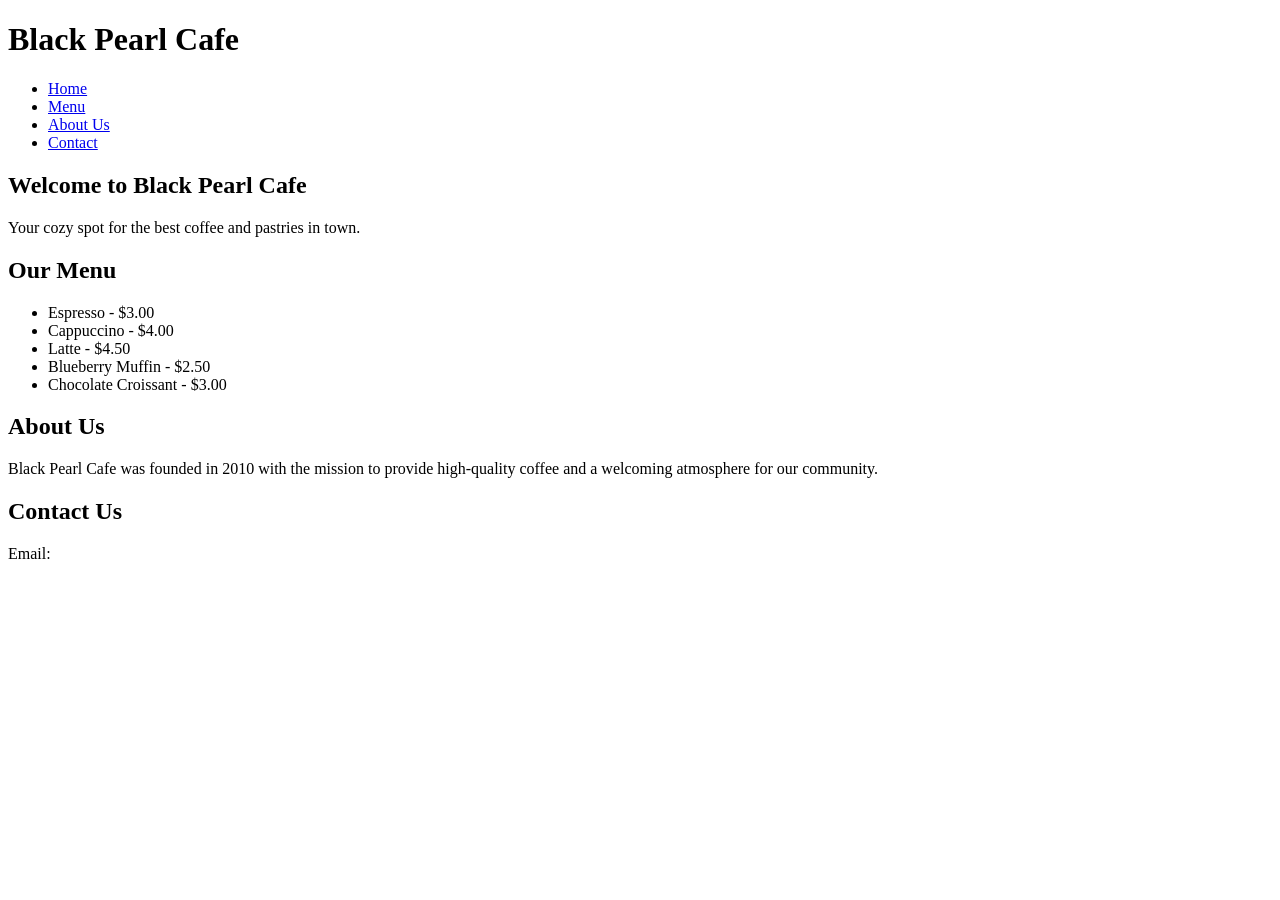
==== index.html @ ac6415f6 "my first commit" ====
<!DOCTYPE html>
<html lang="en">
    <head>
        <meta charset="UTF-8">
        <meta name="viewport" content="width=device-width, initial-scale=1.0">
        <title>Black Pearl Cafe</title>
        <link rel="stylesheet" href="style.css">
    </head>
    
    <body>
        <header>
            <h1>Black Pearl Cafe</h1>
            <nav>
                <ul>
                    <li><a href="#home">Home</a></li>
                    <li><a href="#menu">Menu</a></li>
                    <li><a href="#about">About Us</a></li>
                    <li><a href="#contact">Contact</a></li>
                </ul>
            </nav>
        </header>

        <section id="home">
            <h2>Welcome to Black Pearl Cafe</h2>
            <p>Your cozy spot for the best coffee and pastries in town.</p>
        </section>

        <section id="menu">
            <h2>Our Menu</h2>
            <ul>
                <li>Espresso - $3.00</li>
                <li>Cappuccino - $4.00</li>
                <li>Latte - $4.50</li>
                <li>Blueberry Muffin - $2.50</li>
                <li>Chocolate Croissant - $3.00</li>
            </ul>
        </section>

        <section id="about">
            <h2>About Us</h2>
            <p>Black Pearl Cafe was founded in 2010 with the mission to provide high-quality coffee and a welcoming atmosphere for our community.</p>
        </section>

        <section id="contact">
            <h2>Contact Us</h2>
            <p>Email:
        
</html>
---- style.css ----
.error{
    color: red;
    font-size: 14px;
}
#form{
    display: flex;
    flex-direction: column;
    gap: 15px;
    background-color: #92909eb5;
}
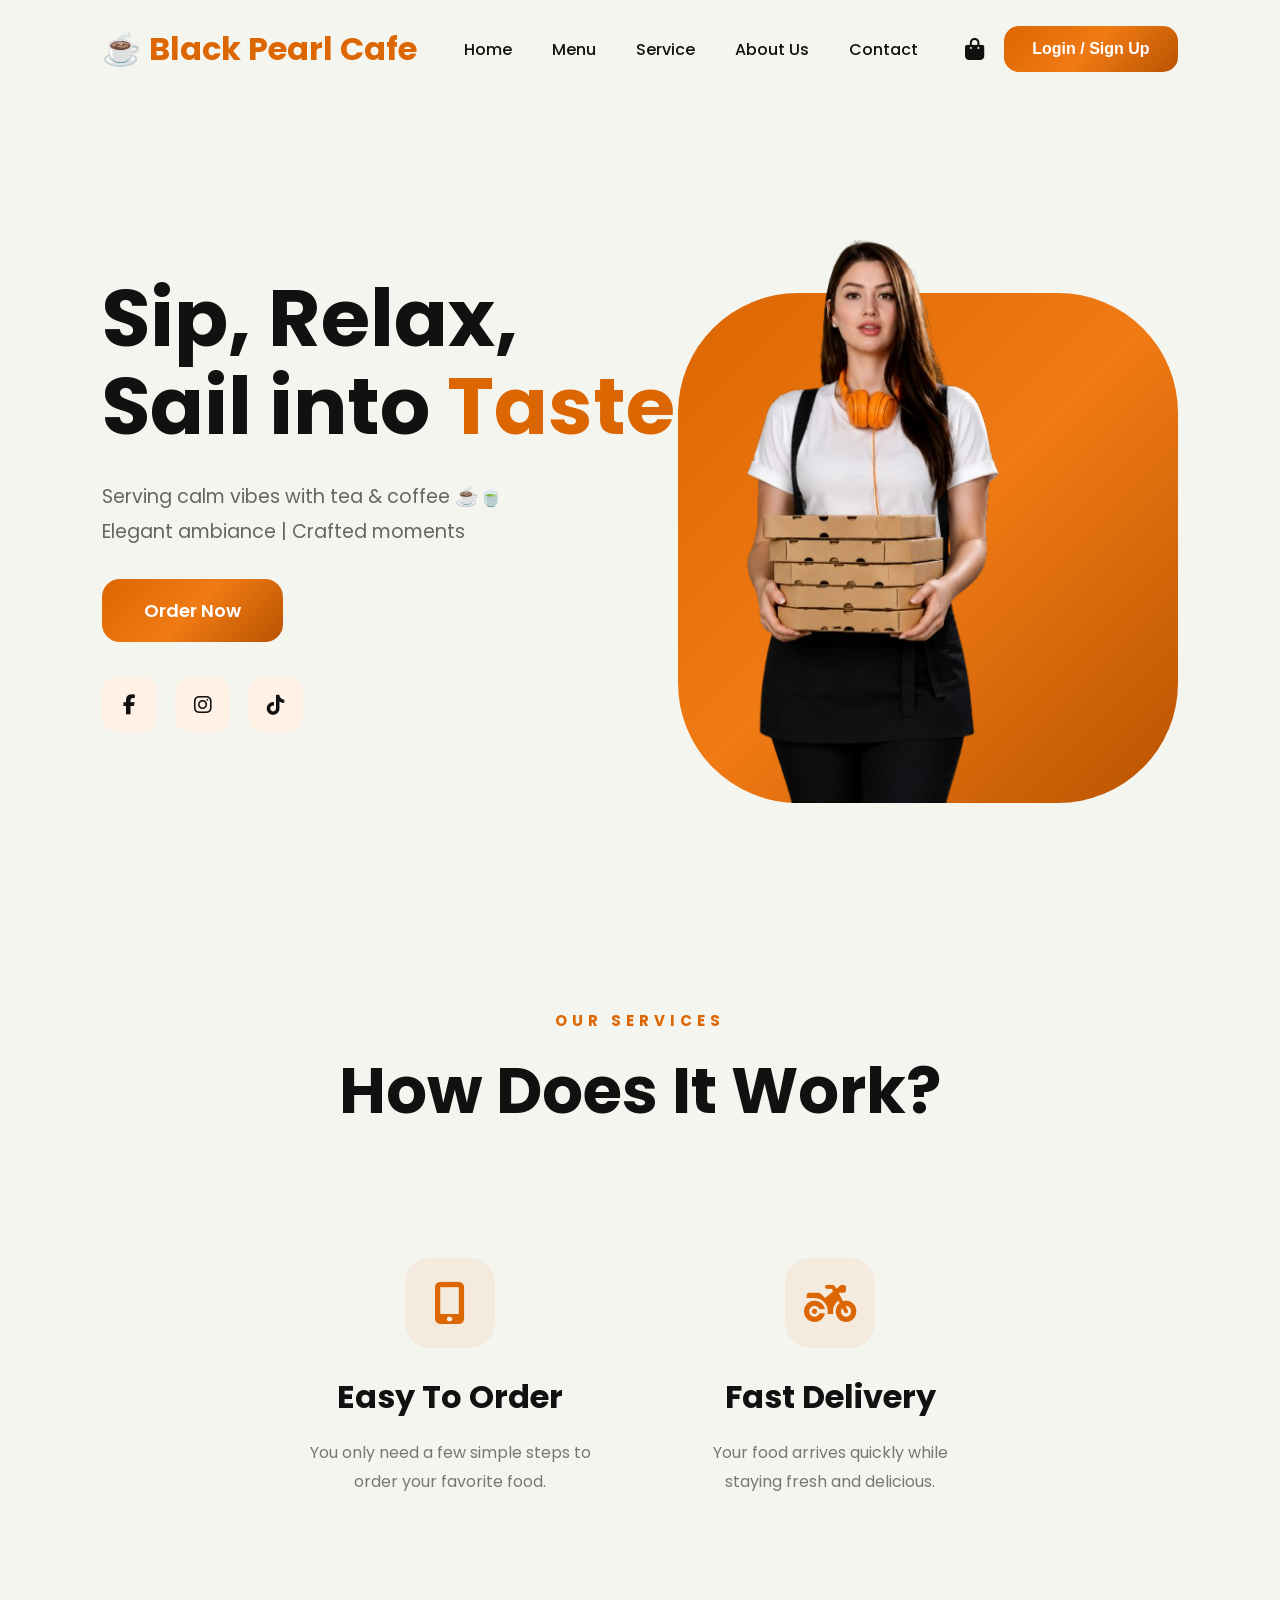
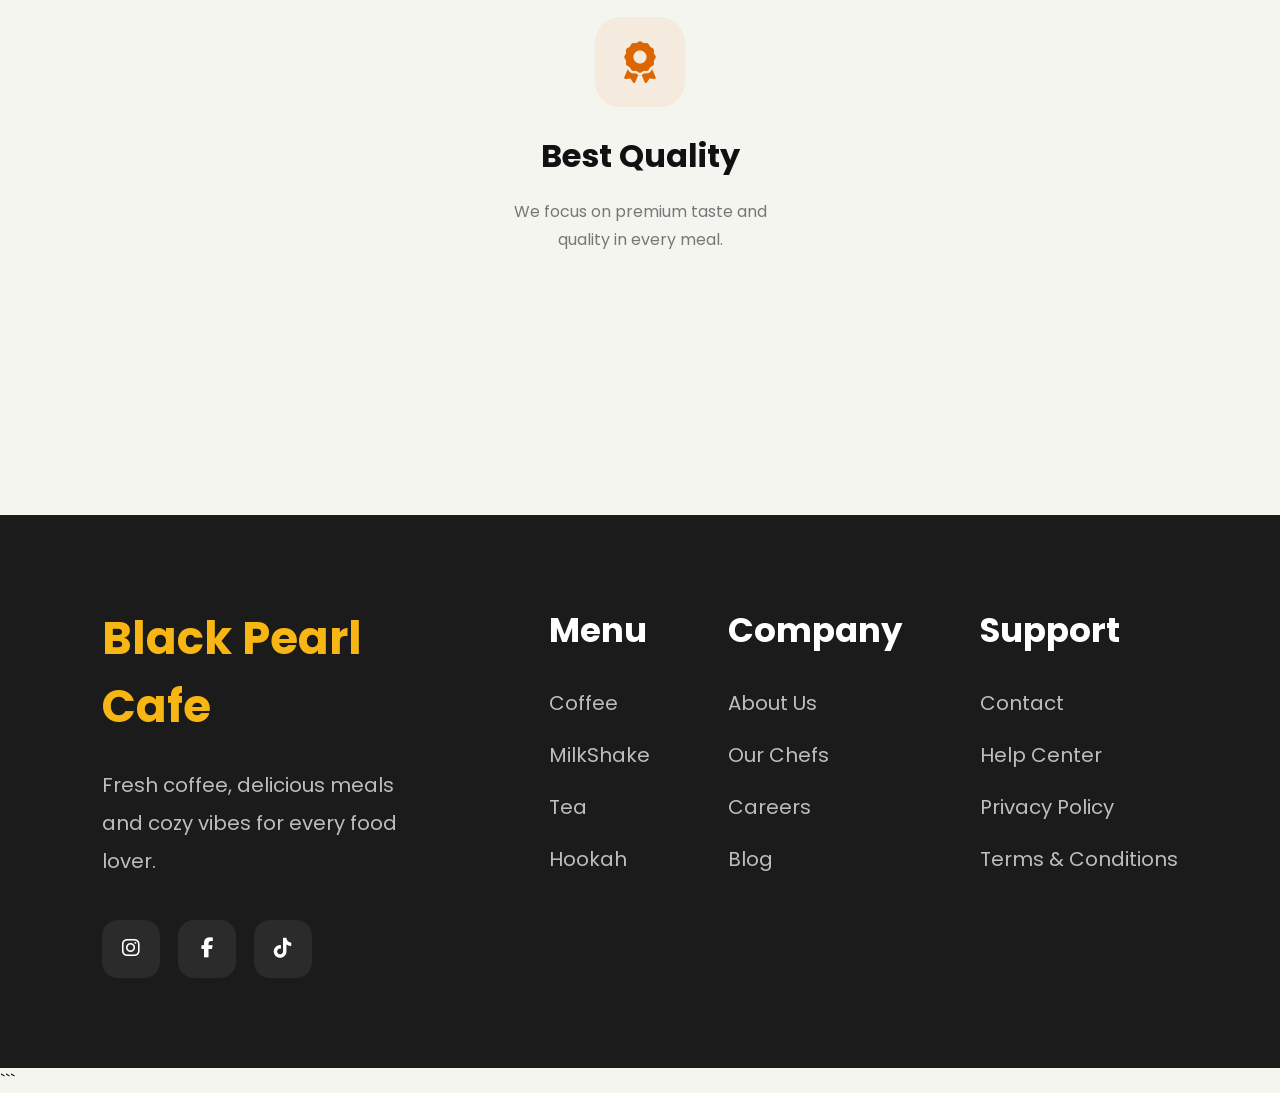
==== commit 851c5de7: "Add files via upload" ====
--- a/index.html
+++ b/index.html
@@ -1,49 +1,252 @@
-<!DOCTYPE html>
-<html lang="en">
-    <head>
-        <meta charset="UTF-8">
-        <meta name="viewport" content="width=device-width, initial-scale=1.0">
-        <title>Black Pearl Cafe</title>
-        <link rel="stylesheet" href="style.css">
-    </head>
-    
-    <body>
-        <header>
-            <h1>Black Pearl Cafe</h1>
-            <nav>
-                <ul>
-                    <li><a href="#home">Home</a></li>
-                    <li><a href="#menu">Menu</a></li>
-                    <li><a href="#about">About Us</a></li>
-                    <li><a href="#contact">Contact</a></li>
-                </ul>
-            </nav>
-        </header>
-
-        <section id="home">
-            <h2>Welcome to Black Pearl Cafe</h2>
-            <p>Your cozy spot for the best coffee and pastries in town.</p>
-        </section>
-
-        <section id="menu">
-            <h2>Our Menu</h2>
-            <ul>
-                <li>Espresso - $3.00</li>
-                <li>Cappuccino - $4.00</li>
-                <li>Latte - $4.50</li>
-                <li>Blueberry Muffin - $2.50</li>
-                <li>Chocolate Croissant - $3.00</li>
-            </ul>
-        </section>
-
-        <section id="about">
-            <h2>About Us</h2>
-            <p>Black Pearl Cafe was founded in 2010 with the mission to provide high-quality coffee and a welcoming atmosphere for our community.</p>
-        </section>
-
-        <section id="contact">
-            <h2>Contact Us</h2>
-            <p>Email:
-        
-</html>
-
+
+<!DOCTYPE html>
+<html lang="en">
+
+<head>
+    <meta charset="UTF-8">
+    <meta name="viewport" content="width=device-width, initial-scale=1.0">
+    <title>Black Pearl Cafe</title>
+
+    <link rel="stylesheet" href="style.css">
+
+    <link rel="stylesheet"
+        href="https://cdnjs.cloudflare.com/ajax/libs/font-awesome/6.5.1/css/all.min.css">
+
+    <link href="https://fonts.googleapis.com/css2?family=Poppins:wght@300;400;500;600;700;800&display=swap"
+        rel="stylesheet">
+</head>
+
+<body>
+
+    <header>
+
+        <div class="logo">
+            ☕ Black Pearl Cafe
+        </div>
+
+        <nav>
+            <ul class="nav-links">
+
+                <li>
+                    <a href="index.html">Home</a>
+                </li>
+
+                <li>
+                    <a href="menu.html">Menu</a>
+                </li>
+
+                <li>
+                    <a href="service.html">Service</a>
+                </li>
+
+                <li>
+                    <a href="about.html">About Us</a>
+                </li>
+
+                <li>
+                    <a href="contact.html">Contact</a>
+                </li>
+
+            </ul>
+        </nav>
+
+        <div class="nav-right">
+
+            <i class="fa-solid fa-bag-shopping cart"></i>
+
+            <a href="login.html">
+                <button class="signin-btn">
+                    Login / Sign Up
+                </button>
+            </a>
+
+            <div class="menu-toggle">
+                <i class="fa-solid fa-bars"></i>
+            </div>
+
+        </div>
+
+    </header>
+
+    <section class="hero">
+
+        <div class="hero-content">
+
+            <h1>
+                Sip, Relax, <br>
+                Sail into <span>Taste</span>
+            </h1>
+
+            <p>
+                Serving calm vibes with tea & coffee ☕🍵 <br>
+                Elegant ambiance | Crafted moments
+            </p>
+
+            <a href="menu.html" class="order-btn">
+                Order Now
+            </a>
+
+            <div class="social-icons">
+
+                <a href="https://www.facebook.com/profile.php?id=61587400626134">
+                    <i class="fa-brands fa-facebook-f"></i>
+                </a>
+
+                <a href="https://www.instagram.com/" target="_blank">
+                    <i class="fa-brands fa-instagram"></i>
+                </a>
+
+                <a href="https://www.tiktok.com/@black.pearl.cafe" target="_blank">
+                    <i class="fa-brands fa-tiktok"></i>
+                </a>
+
+            </div>
+
+        </div>
+
+        <div class="hero-image">
+
+            <div class="bg-shape"></div>
+
+            <img src="alena.png" alt="Delivery Image">
+
+        </div>
+
+    </section>
+
+    <section class="services" id="service">
+
+        <span class="section-tag">
+            OUR SERVICES
+        </span>
+
+        <h2>
+            How Does It Work?
+        </h2>
+
+        <div class="service-container">
+
+            <div class="service-card">
+
+                <div class="service-icon">
+                    <i class="fa-solid fa-mobile-screen-button"></i>
+                </div>
+
+                <h3>Easy To Order</h3>
+
+                <p>
+                    You only need a few simple steps to order your favorite food.
+                </p>
+
+            </div>
+
+            <div class="service-card">
+
+                <div class="service-icon">
+                    <i class="fa-solid fa-motorcycle"></i>
+                </div>
+
+                <h3>Fast Delivery</h3>
+
+                <p>
+                    Your food arrives quickly while staying fresh and delicious.
+                </p>
+
+            </div>
+
+            <div class="service-card">
+
+                <div class="service-icon">
+                    <i class="fa-solid fa-award"></i>
+                </div>
+
+                <h3>Best Quality</h3>
+
+                <p>
+                    We focus on premium taste and quality in every meal.
+                </p>
+
+            </div>
+
+        </div>
+
+    </section>
+
+<footer class="footer">
+
+    <div class="footer-container">
+
+        <div class="footer-about">
+
+            <h2>Black Pearl Cafe</h2>
+
+            <p>
+                Fresh coffee, delicious meals and
+                cozy vibes for every food lover.
+            </p>
+
+            <div class="footer-socials">
+
+                <div class="social-box">
+                    <a href="https://www.instagram.com/" target="_blank"><i class="fa-brands fa-instagram"></i></a>
+                </div>
+
+                <div class="social-box">
+                    <a href="https://www.facebook.com/profile.php?id=6158740062613" target="_blank"><i class="fa-brands fa-facebook-f"></i></a>
+                </div>
+
+                <div class="social-box">
+                    <a href="https://www.tiktok.com/@black.pearl.cafe" target="_blank"><i class="fa-brands fa-tiktok"></i></a>
+                </div>
+
+            </div>
+
+        </div>
+
+        <div class="footer-links">
+
+            <div class="footer-column">
+
+                <h3>Menu</h3>
+
+                <a href="menu.html">Coffee</a>
+                <a href="menu.html">MilkShake</a>
+                <a href="menu.html">Tea</a>
+                <a href="menu.html">Hookah</a>
+
+            </div>
+
+            <div class="footer-column">
+
+                <h3>Company</h3>
+
+                <a href="about.html">About Us</a>
+                <a href="chefs.html">Our Chefs</a>
+                <a href="careers.html">Careers</a>
+                <a href="blog.html">Blog</a>
+
+            </div>
+
+            <div class="footer-column">
+
+                <h3>Support</h3>
+
+                <a href="contact.html">Contact</a>
+                <a href="help.html">Help Center</a>
+                <a href="privacy.html">Privacy Policy</a>
+                <a href="terms.html">Terms & Conditions</a>
+
+            </div>
+
+        </div>
+
+    </div>
+
+</footer>
+
+    <script src="script.js"></script>
+
+</body>
+
+</html>
+```
--- a/style.css
+++ b/style.css
@@ -1,10 +1,557 @@
-.error{
-    color: red;
-    font-size: 14px;
-}
-#form{
-    display: flex;
-    flex-direction: column;
-    gap: 15px;
-    background-color: #92909eb5;
+* {
+    margin: 0;
+    padding: 0;
+    box-sizing: border-box;
+}
+
+:root {
+    --primary: #dc6601;
+    --primary-light: #f07a14;
+    --primary-dark: #b95300;
+
+    --primary-gradient: linear-gradient(
+        135deg,
+        #dc6601,
+        #f07a14,
+        #b95300
+    );
+
+    --bg-color: #f5f5f0;
+    --text-color: #111;
+    --paragraph-color: #666;
+}
+
+html {
+    scroll-behavior: smooth;
+}
+
+body {
+    font-family: 'Poppins', sans-serif;
+    background: var(--bg-color);
+    overflow-x: hidden;
+}
+
+header {
+    width: 100%;
+    padding: 25px 8%;
+    display: flex;
+    justify-content: space-between;
+    align-items: center;
+}
+
+.logo {
+    font-size: 2rem;
+    font-weight: 700;
+    color: var(--primary);
+}
+
+nav {
+    display: flex;
+    align-items: center;
+}
+
+.nav-links {
+    display: flex;
+    gap: 40px;
+    list-style: none;
+}
+
+.nav-links a {
+    text-decoration: none;
+    color: #111;
+    font-weight: 500;
+    transition: 0.3s ease;
+}
+
+.nav-links a:hover {
+    color: var(--primary);
+}
+
+.nav-right {
+    display: flex;
+    align-items: center;
+    gap: 20px;
+}
+
+.cart {
+    font-size: 22px;
+    color: #111;
+    cursor: pointer;
+}
+
+.signin-btn {
+    border: none;
+    padding: 14px 28px;
+    border-radius: 15px;
+    background: var(--primary-gradient);
+    color: white;
+    font-size: 16px;
+    font-weight: 600;
+    cursor: pointer;
+    transition: 0.3s ease;
+}
+
+.signin-btn:hover {
+    transform: translateY(-4px);
+    box-shadow: 0 10px 20px rgba(0,0,0,0.1);
+}
+
+.menu-toggle {
+    display: none;
+    font-size: 24px;
+    cursor: pointer;
+}
+
+.hero {
+    min-height: 90vh;
+    display: flex;
+    justify-content: space-between;
+    align-items: center;
+    padding: 0 8%;
+}
+
+.hero-content {
+    max-width: 600px;
+}
+
+.hero-content h1 {
+    font-size: 5rem;
+    line-height: 1.1;
+    color: #111;
+}
+
+.hero-content span {
+    color: var(--primary);
+}
+
+.hero-content p {
+    margin: 30px 0;
+    font-size: 1.2rem;
+    line-height: 1.8;
+    color: var(--paragraph-color);
+}
+
+.order-btn {
+    display: inline-block;
+    text-decoration: none;
+    padding: 18px 42px;
+    border-radius: 18px;
+    background: var(--primary-gradient);
+    color: white;
+    font-size: 18px;
+    font-weight: 600;
+    transition: 0.3s ease;
+}
+
+.order-btn:hover {
+    transform: scale(1.05);
+}
+
+.social-icons {
+    display: flex;
+    gap: 18px;
+    margin-top: 35px;
+}
+
+.social-icons a {
+    width: 55px;
+    height: 55px;
+    background: #fff1e6;
+    border-radius: 15px;
+    display: flex;
+    justify-content: center;
+    align-items: center;
+    color: #111;
+    text-decoration: none;
+    font-size: 20px;
+    transition: 0.3s ease;
+}
+
+.social-icons a:hover {
+    background: var(--primary-gradient);
+    color: white;
+    transform: translateY(-5px);
+}
+
+.hero-image {
+    position: relative;
+    width: 500px;
+    height: 600px;
+    align-items: center;
+}
+
+.bg-shape {
+    position: absolute;
+    width: 100%;
+    height: 85%;
+    bottom: 0;
+    border-radius: 120px;
+    background: var(--primary-gradient);
+}
+
+.hero-image img {
+    position: absolute;
+    width: 80%;
+    height: 100%;
+    object-fit: cover;
+    z-index: 2;
+    animation: none;
+    align-items: center;
+}
+
+@keyframes floatImage {
+
+    0% {
+        transform: translateY(0);
+    }
+
+    50% {
+        transform: translateY(-15px);
+    }
+
+    100% {
+        transform: translateY(0);
+    }
+}
+
+.services {
+    padding: 100px 8%;
+    text-align: center;
+}
+
+.section-tag {
+    font-size: 15px;
+    letter-spacing: 5px;
+    font-weight: 700;
+    color: var(--primary);
+}
+
+.services h2 {
+    font-size: 4rem;
+    margin-top: 10px;
+    color: #111;
+}
+
+.service-container {
+    display: flex;
+    justify-content: center;
+    gap: 40px;
+    margin-top: 80px;
+    flex-wrap: wrap;
+}
+
+.service-card {
+    width: 340px;
+    padding: 40px 25px;
+    border-radius: 25px;
+    transition: 0.4s ease;
+}
+
+.service-card:hover {
+    background: white;
+    transform: translateY(-10px);
+    box-shadow: 0 15px 40px rgba(0,0,0,0.08);
+}
+
+.service-icon {
+    width: 90px;
+    height: 90px;
+    margin: auto;
+    border-radius: 25px;
+    background: rgba(220,102,1,0.08);
+    display: flex;
+    justify-content: center;
+    align-items: center;
+}
+
+.service-icon i {
+    font-size: 42px;
+    color: var(--primary);
+}
+
+.service-card h3 {
+    margin-top: 25px;
+    font-size: 2rem;
+    color: #111;
+}
+
+.service-card p {
+    margin-top: 18px;
+    line-height: 1.8;
+    color: #777;
+}
+
+.menu-hero {
+    position: relative;
+    width: 92%;
+    height: 350px;
+    margin: auto;
+    border-radius: 40px;
+    overflow: hidden;
+    background:
+        linear-gradient(
+            rgba(220,102,1,0.75),
+            rgba(220,102,1,0.75)
+        ),
+        url("https://images.unsplash.com/photo-1509042239860-f550ce710b93?q=80&w=1600&auto=format&fit=crop");
+    background-size: cover;
+    background-position: center;
+    display: flex;
+    justify-content: center;
+    align-items: center;
+}
+
+.menu-hero-content {
+    text-align: center;
+}
+
+.menu-hero-content h1 {
+    color: white;
+    font-size: 4rem;
+}
+
+.menu-hero-content p {
+    color: rgba(255,255,255,0.9);
+    margin-top: 10px;
+    font-size: 1.1rem;
+}
+
+.menu-section {
+    padding: 90px 8%;
+}
+
+.menu-section h2 {
+    text-align: center;
+    font-size: 2.8rem;
+    margin-bottom: 50px;
+}
+
+.menu-card-container {
+    display: grid;
+    grid-template-columns: repeat(auto-fit, minmax(260px, 1fr));
+    gap: 35px;
+}
+
+.food-card {
+    background: white;
+    border-radius: 28px;
+    overflow: hidden;
+    transition: 0.4s ease;
+    box-shadow: 0 8px 20px rgba(0,0,0,0.05);
+}
+
+.food-card:hover {
+    transform: translateY(-10px);
+    box-shadow: 0 20px 40px rgba(0,0,0,0.08);
+}
+
+.food-card img {
+    width: 100%;
+    height: 240px;
+    object-fit: cover;
+}
+
+.food-card h3 {
+    margin: 22px 22px 8px;
+    color: #111;
+    font-size: 1.5rem;
+}
+
+.food-card p {
+    margin: 0 22px;
+    color: #666;
+}
+
+.food-card span {
+    display: inline-block;
+    margin: 22px;
+    padding: 10px 22px;
+    border-radius: 14px;
+    background: var(--primary-gradient);
+    color: white;
+    font-weight: 600;
+}
+
+@media(max-width: 992px) {
+
+    .hero {
+        flex-direction: column;
+        text-align: center;
+        padding-top: 50px;
+    }
+
+    .hero-content h1 {
+        font-size: 3.5rem;
+    }
+
+    .hero-image {
+        width: 400px;
+        height: 450px;
+        margin-top: 50px;
+    }
+
+    .social-icons {
+        justify-content: center;
+    }
+}
+
+@media(max-width: 768px) {
+
+    .hero-content h1 {
+        font-size: 2.7rem;
+    }
+
+    .hero-image {
+        width: 320px;
+        height: 360px;
+    }
+
+    .menu-hero-content h1 {
+        font-size: 2.5rem;
+    }
+
+    .services h2,
+    .menu-section h2 {
+        font-size: 2.2rem;
+    }
+
+    .service-card {
+        width: 100%;
+    }
+}
+.footer{
+    width: 100%;
+    background: #1b1b1b;
+    padding: 90px 8%;
+    margin-top: 120px;
+}
+
+.footer-container{
+    display: flex;
+    justify-content: space-between;
+    gap: 80px;
+}
+
+.footer-about{
+    width: 35%;
+}
+
+.footer-about h2{
+    font-size: 45px;
+    color: #f7b614;
+    margin-bottom: 25px;
+}
+
+.footer-about p{
+    color: #bdbdbd;
+    font-size: 20px;
+    line-height: 38px;
+    width: 90%;
+}
+
+.footer-socials{
+    display: flex;
+    gap: 18px;
+    margin-top: 40px;
+}
+
+.social-box{
+    width: 58px;
+    height: 58px;
+    border-radius: 16px;
+    background: #2b2b2b;
+
+    display: flex;
+    justify-content: center;
+    align-items: center;
+
+    cursor: pointer;
+    transition: 0.3s;
+}
+
+.social-box:hover{
+    background: #f7b614;
+    transform: translateY(-5px);
+}
+
+.social-box i{
+    color: white;
+    font-size: 20px;
+}
+
+.footer-links{
+    width: 60%;
+
+    display: flex;
+    justify-content: space-between;
+}
+
+.footer-column{
+    display: flex;
+    flex-direction: column;
+    gap: 22px;
+}
+
+.footer-column h3{
+    color: white;
+    font-size: 34px;
+    margin-bottom: 10px;
+}
+
+.footer-column a{
+    text-decoration: none;
+    color: #bdbdbd;
+    font-size: 20px;
+    transition: 0.3s;
+}
+
+.footer-column a:hover{
+    color: #f7b614;
+    transform: translateX(5px);
+}
+
+@media(max-width: 900px){
+
+    .footer-container{
+        flex-direction: column;
+    }
+
+    .footer-about{
+        width: 100%;
+    }
+
+    .footer-links{
+        width: 100%;
+        flex-wrap: wrap;
+        gap: 50px;
+    }
+
+}.nav-links a:hover,
+.nav-links .active{
+  color:#e67300;
+}
+
+.login-btn{
+    padding: 14px 32px;
+    border: none;
+    border-radius: 15px;
+    background: #ef7d00;
+    color: white;
+    font-size: 18px;
+    font-weight: 600;
+    cursor: pointer;
+    transition: 0.3s;
+}
+
+.login-btn:hover{
+    transform: translateY(-3px);
+    opacity: 0.9;
+}
+
+.navbar{
+    width: 100%;
+    padding: 25px 8%;
+    display: flex;
+    justify-content: space-between;
+    align-items: center;
 }
